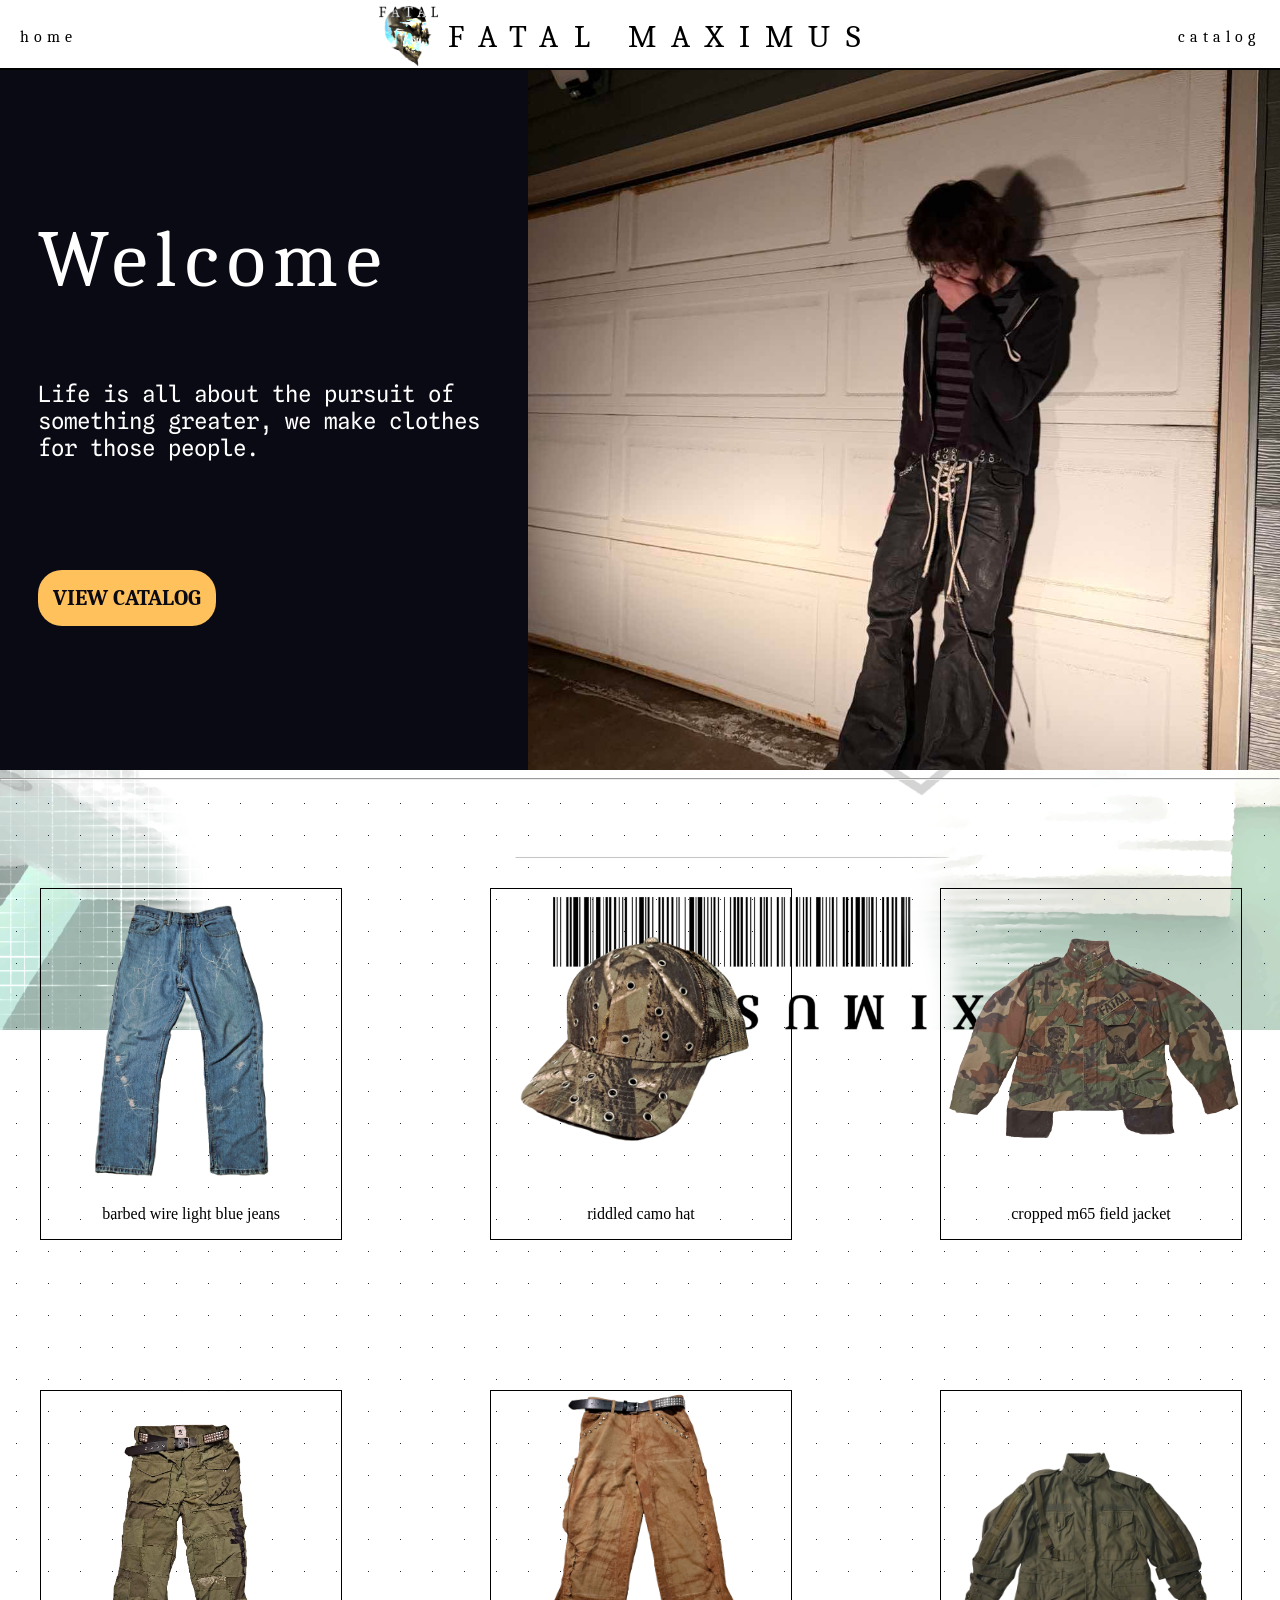
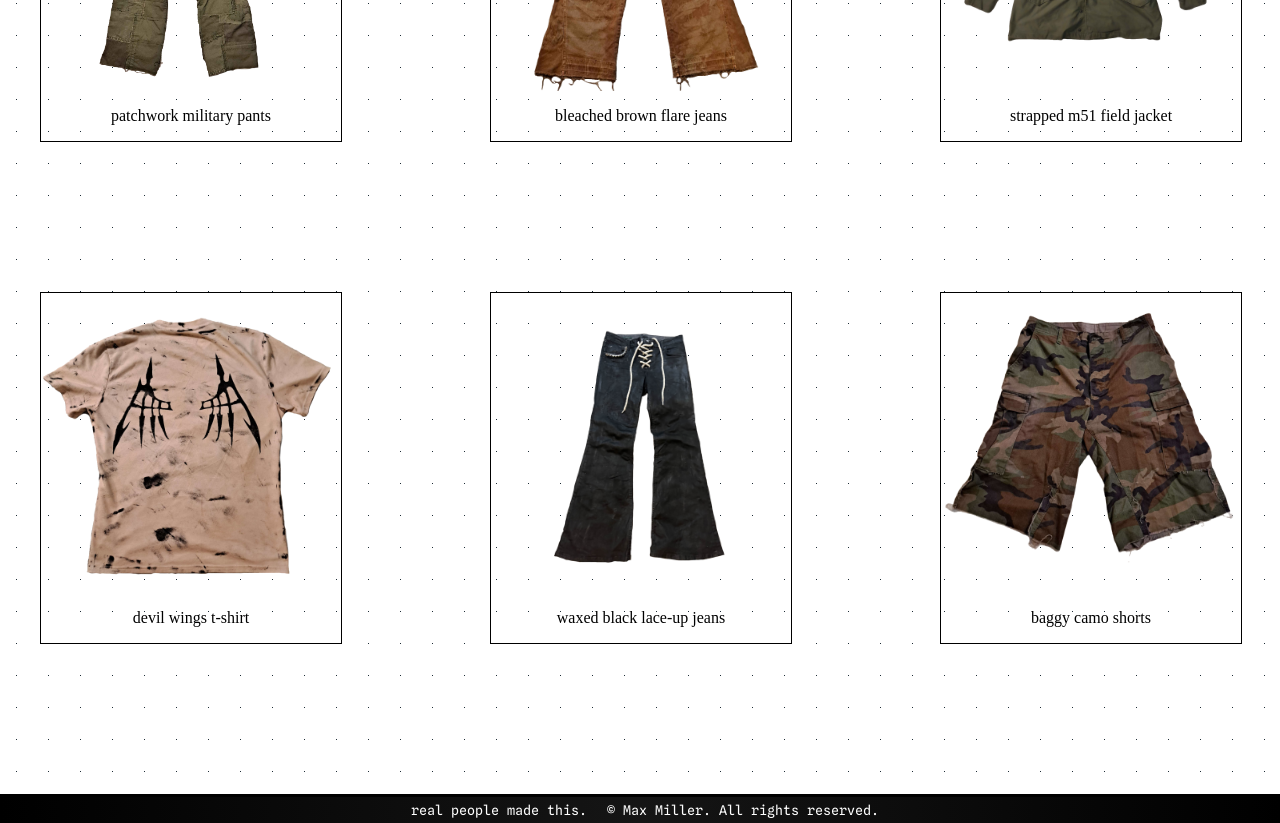
==== clothes/index.html @ caa0dbbb "Add files via upload" ====
<!DOCTYPE html>
<html lang="en">
	<head>
		<meta charset="utf-8">
		<meta name="viewport" content="width=device-width, initial-scale=1, minimum-scale=1" />
		<meta name="description" content="Catalog page of Max's clothes">
		<title>Fatal: Catalog</title>
		<link rel="stylesheet" href="../style.css">
	</head>
	<body>
		<header>
			<div class="nav">
				<a href="../home/index.html" class="floatLeft">home</a>
				<a href="#catalog" class="floatRight">catalog</a>
				<div id="title">
					<img src="../images/fatal.png" alt="logo" height="294px" width="297px" class="logo">
					<h1>FATAL MAXIMUS</h1>
				</div>
			</div>
		</header>
		
		<main>
			<div id="banner">
				<h1>Welcome</h1>
				<p>Life is all about the pursuit of something greater, we make clothes for those people.</p>
				<a href="#catalog"><button>VIEW CATALOG</button></a>
				<img id="heroImg" src="../images/friend.jpg">
			</div>
			<div id="catalog">
				<hr/>
			</div>
			<div id="products">
				<section class="product">
					<img src="../images/barbedpants.png" onclick="ShakeEffect(this)" width="300px" height="300px" />
					<p>barbed wire light blue jeans</p>
				</section>
				<section class="product">
					<img src="../images/camohat.png" onclick="ShakeEffect(this)" width="300px" height="300px" />
					<p>riddled camo hat</p>
				</section>
				<section class="product">
					<img src="../images/m65.png" onclick="ShakeEffect(this)" width="300px" height="300px" />
					<p>cropped m65 field jacket</p>
				</section>
				<section class="product">
					<img src="../images/patched.png" onclick="ShakeEffect(this)" width="300px" height="300px" />
					<p>patchwork military pants</p>
				</section>
				<section class="product">
					<img src="../images/tiger.png" onclick="ShakeEffect(this)" width="300px" height="300px" />
					<p>bleached brown flare jeans</p>
				</section>
				<section class="product">
					<img src="../images/jacket.png" onclick="ShakeEffect(this)" width="300px" height="300px" />
					<p>strapped m51 field jacket</p>
				</section>
				<section class="product">
					<img src="../images/wingedback.png" onclick="ShakeEffect(this)" width="300px" height="300px" />
					<p>devil wings t-shirt</p>
				</section>
				<section class="product">
					<img src="../images/frontwax.png" onclick="ShakeEffect(this)" width="300px" height="300px" />
					<p>waxed black lace-up jeans</p>
				</section>
				<section class="product">
					<img src="../images/shorts.png" onclick="ShakeEffect(this)" width="300px" height="300px" />
					<p>baggy camo shorts</p>
				</section>
			</div>
		</main>
		
		<footer>
			<ul>
				<li><small>real people made this.</small></li>
				<li><small>&copy; Max Miller. All rights reserved.</small></li>
			</ul>
		</footer>
	</body>
</html>
---- style.css ----
@import url('https://fonts.googleapis.com/css2?family=Caladea:ital,wght@0,400;0,700;1,400;1,700&family=Chivo+Mono:ital,wght@0,100..900;1,100..900&family=Spline+Sans+Mono:ital,wght@0,300..700;1,300..700&display=swap');

body{
	font-family: "Spline Sans Mono", monospace;
	margin: 0;
}

h1,h2,h3{
	font-weight: normal;
	color: rgb(245,123,32);
	color: black;
	font-family:  "Caladea", serif;
	letter-spacing: 8px;
	text-align: center;
}


a{
	transition: color 0.25s;
}

a:link{
	color: rgb(245,123,32);
}
a:visited{
	color: rgb(245,123,32);
}
a:hover{
	color: rgb(255,140,50);
}
a:active{
	color: rgb(220,105,15);
}

header{
	font-family: "Caladea", serif;
	text-align: center;
	color: rgb(245,123,32);
	background-color: white;
	position: fixed;
	top: 0;
	width: 100%;
	z-index: 3;
	border-bottom: 2px solid black;
}

header h1{
	font-size: 2em;
	letter-spacing: 1.2vw;
	color: black;
	text-align: center;
	margin: auto 0;
}

header a{
	text-decoration: none;
}

header a:link{
	color: black;
}

header a:visited{
	color: black;
}

header a:hover{
	color: rgb(245,123,32);
	text-decoration: none;
}

header a:active{
	color: rgb(220,105,15);
}

.nav a{
	margin: 22px 20px;
	letter-spacing: 5px;

}

.floatLeft{
	float: left;
}

.floatRight{
	float: right;
}

.center{
	text-align: center;
}

.size2 {
	font-size: 2em;
}

.logo {
	max-height: 60px;
	width: auto;
	margin: auto 0;
}

#contact-pane{
	width: 90%;
	height: 80%;
	position: fixed;
	margin: 0 5%;
	overflow-y: auto !important;
	z-index: 5;
	background-color: rgb(20, 20, 40);
	color: white;
	border: 2px solid black;
	bottom: -100%;
	display: none;
}

#contact-pane button{
	background-color: rgb(20, 20, 40);
	border: 2px solid white;
	color: white;
}

#contact-pane button:hover{
	cursor: pointer;
	background-color: white;
	color: black;	
}

#emailForm{
	font-family: "Spline Sans Mono", monospace;
	font-weight: bold;
	font-size: 1.5em;
	display: flex;
	flex-direction: column;
}

#emailForm p{
	margin: 0 5%;
}

#emailForm input{
	font-family: "Spline Sans Mono", monospace;
	width: 90%;
	margin: 10px auto;
	padding: 10px;
	font-size: 1.5rem;
}

#emailForm textarea{
	font-family: "Spline Sans Mono", monospace;
	width: 90%;
	height: 250px;
	margin: 10px auto;
	padding: 10px;
	font-size: 1.5rem;
	resize: vertical;
}

#emailForm button{
	margin: 10px auto;
	padding: 10px;
	font-size: 1.5rem;
	align-self: left;
}

#title{
	display: flex;
	flex-direction: row;
	justify-content: center;
	gap: 10px;
	margin-top: 6px;
}

div.background {
	width:100%;
	
	background-size: contain;
	opacity: 100%;
	z-index: -2;
}

main{
	position: relative;
	margin: 70px auto 0;
	color: black;
	background-image: url("images/background.png");
	background-repeat: no-repeat;
	background-position: top;
	background-size: 100%;
	min-height: 90vh;
}

button {
	font-family: "Spline Sans Mono", monospace;
	font-weight: bold;
	font-size: 2em;
	padding: 10px 15px;
	border: 2px solid black;
	background-color: white;
	transition: all 0.35s;
}

button:hover {
	cursor: pointer;
	background-color: black;
	color: white;
}

#banner {
	height: 700px;
	width: 100%;
	display: flex;
	justify-content: center;
	align-items: center;
	background-color: rgb(10, 10, 20);
}

#banner h1{
	position: absolute;
	top: 90px;
	left: 3%;
	z-index: 1;
	color: white;
	font-size: 5em;
}

#banner button{
	font-family: "Caladea", serif;
	position: absolute;
	top: 500px;
	left: 3%;
	z-index: 1;
	color: rgb(10, 10, 20);
	background-color: rgb(255,193,92);
	font-size: 1.4em;
	padding: 15px;
	border: none;
	border-radius: 24px; 
	transition: all 0.25s;
}

#banner button:hover{
	color: white;
	background-color: rgb(255,223,122);
}

#banner button:active{
	color: rgb(10, 10, 20);
	background-color: rgb(225,163,62);
}

#banner p{
	width: 60%;
	color: white;
	font-size: 1.4em;
	padding: 3%;
}

#heroImg {
  height: 100%;
  width: 100%;
  object-fit: cover;
  
}


#featured{
	height: 400px;
	width: 100%;
	display: flex;
	flex-direction:column;
	justify-content: center;

	background-color: rgb(20, 20, 40);
	color: white;
}

.scroll-container{
	color: #0a84df;
	background-image: linear-gradient(180deg, rgba(50, 50, 140, 1), rgba(20, 20, 40, 1));
	overflow: hidden; /* Hide the scrollbar and extra content */
	width: 100%;
	white-space: nowrap; /* Prevent items from wrapping to the next line */
}

.scroll-content{
	display: flex;
	width: max-content; /* Ensure the div expands to fit all items */
	animation: scroll-left 20s linear infinite;
}

.scroll-content p{
	text-align:center;
	flex: 0 0 auto;
	width: 200px; /* Adjust based on your needs */
	padding: 18px;
	font-weight: bold;
}

@keyframes scroll-left {
  0% { transform: translateX(0); }
  100% { transform: translateX(-50%); } /* Shift by half to reset at the duplicate */
}



#projects{
	background-image: url("images/productBack.png");
	display: grid;
	gap: 150px;
	grid-template-columns: repeat(auto-fill, 300px);
	text-align: left;
	place-content: center;
}

.project-container{
	border: 2px solid black; 
	height:300px; 
	width: 300px; 
	background-color: white;
}

.project-container p{
	margin-top: 2px;
	margin-left: 2px;
	margin-right: 2px;
}

.project {
	transition: transform 0.5s;
}

.project:hover {
	transform: scale(1.5);
	z-index: 1;
}

.fproject {
	transition: transform 0.5s;
}

.fproject:hover {
	transform: translateY(-15px);
	z-index: 1;
}

#featured h1{
	color: white;
}


#products {
	background-image: url("images/productBack.png");
	padding-top: 100px;
	display: grid;
	column-gap: 150px;
	grid-template-columns: repeat(auto-fill, 300px);
	text-align: left;
	place-content: center;
}

section.product {
	margin-bottom: 150px;
	border: black 1px solid;
	font-family: 'Merriweather';
	position: relative;
	display:inline-grid;
	width: 100%;
	height: 350px;
	text-align: center;
}

section.product img{
	transition: transform 0.3s ease-in-out;
}

section.product img:hover {
	transform: scale(1.5);
}


footer{
	position: relative;
	width: 100%;
	bottom: 0px;
	border-top: black 3px solid;
	text-align: center;
	background-color: #151515;
	background: linear-gradient(90deg, black 0%, #151515 50%, black 100%);
	color: rgb(245,123,32);
}

footer ul{
	list-style-type: none;
	padding: 0;
	margin: auto
}
footer li{
	display: inline-block;
}

footer small{
	color: white;
	text-align: center;
	display: block;
	padding: 5px;
	width: 100%;
}




/* Adjustments for Tablets */
@media only screen and (max-width: 1024px)
{
	h1{
		font-size: 1.8em;
	}
	
	header h1{
		font-size: 1.8em;
	}
	
}

/* Adjustments for Phones */
@media only screen and (max-width: 768px)
{
	h1{
		font-size: 1.5em;
	}
	header h1{
		display: none;
	}
	.nav{
		font-size: 14px;
	}
	.logo {
		margin: 0 5px 0 0;
	}
}
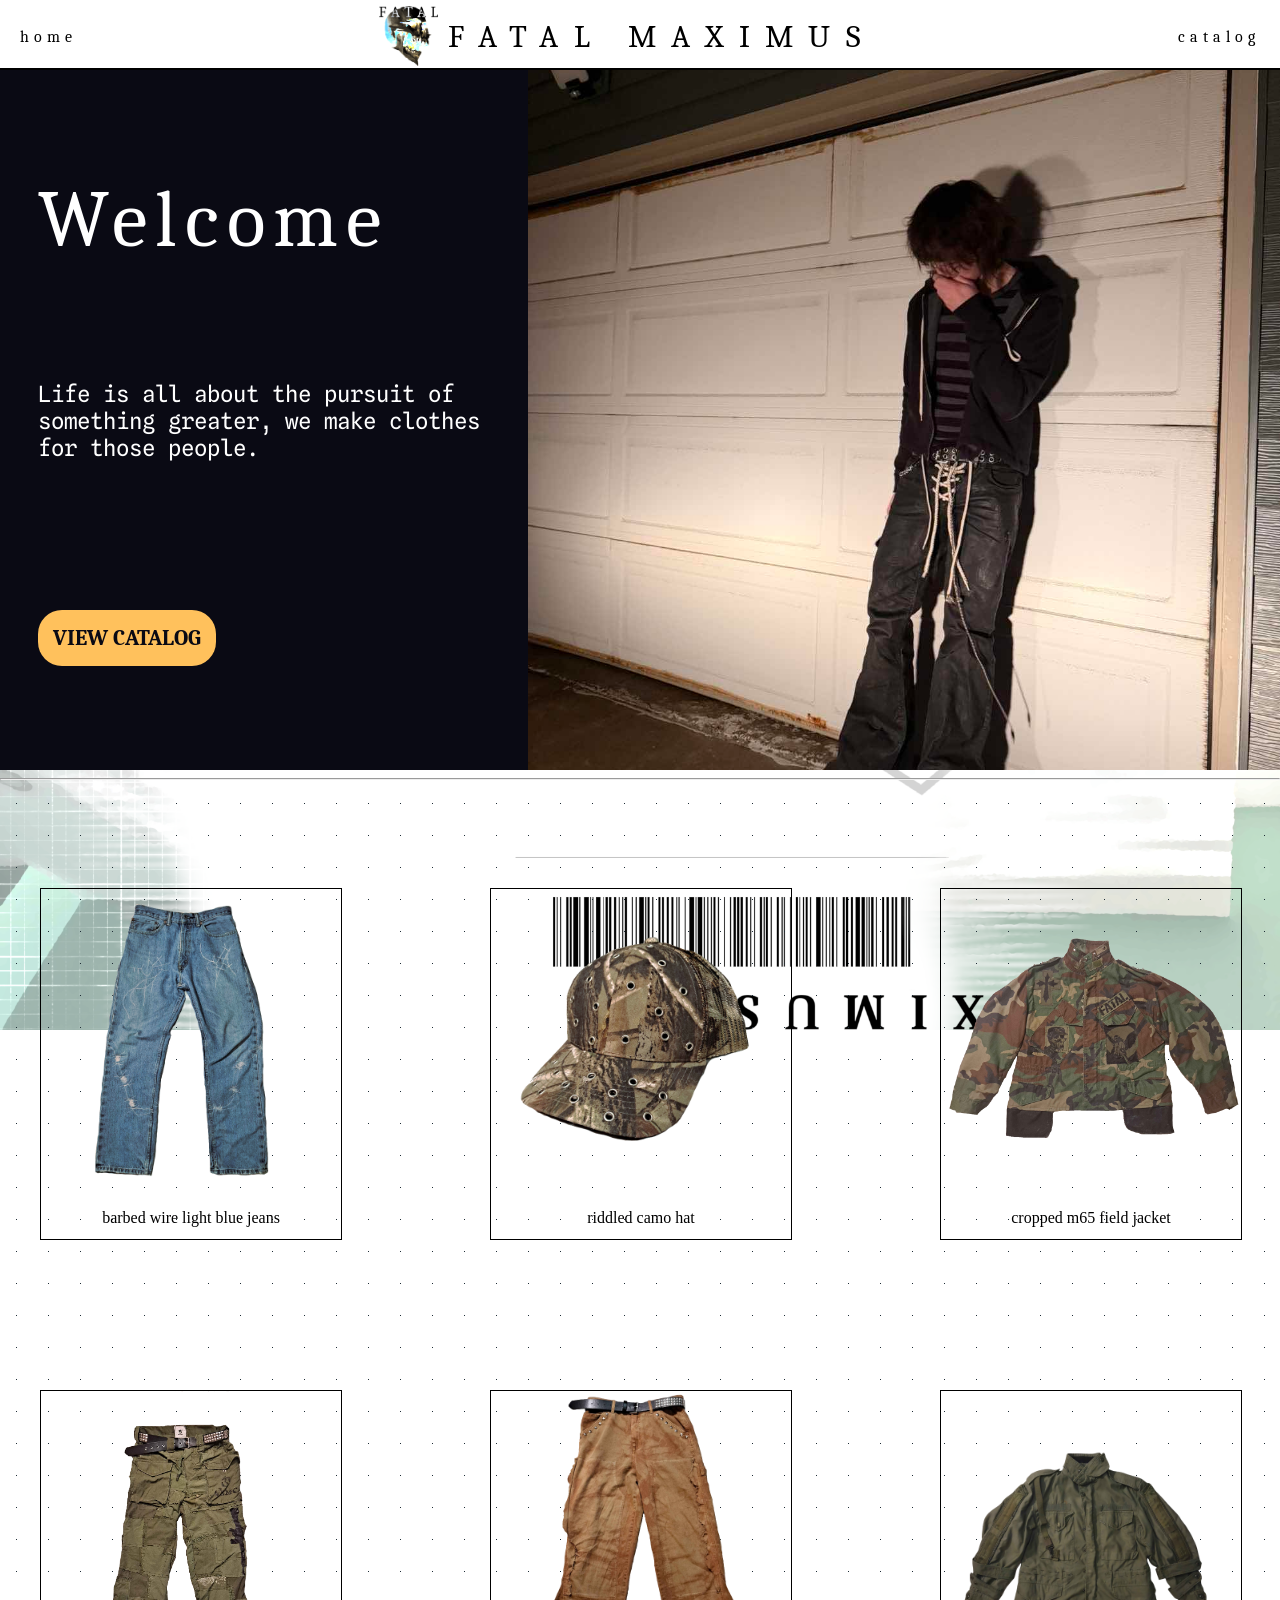
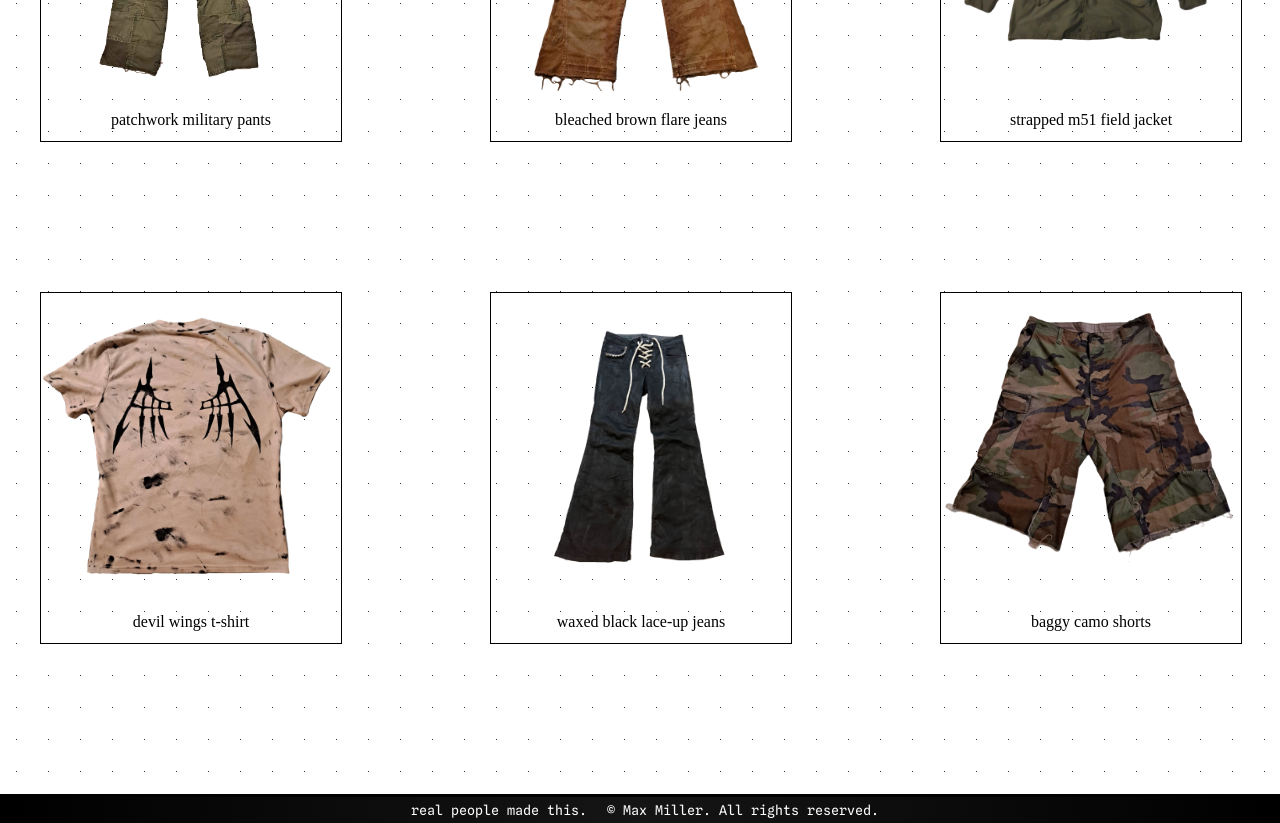
==== commit 90640f48: "Add files via upload" ====
--- a/clothes/index.html
+++ b/clothes/index.html
@@ -10,7 +10,7 @@
 	<body>
 		<header>
 			<div class="nav">
-				<a href="../home/index.html" class="floatLeft">home</a>
+				<a href="../home/" class="floatLeft">home</a>
 				<a href="#catalog" class="floatRight">catalog</a>
 				<div id="title">
 					<img src="../images/fatal.png" alt="logo" height="294px" width="297px" class="logo">
@@ -31,39 +31,39 @@
 			</div>
 			<div id="products">
 				<section class="product">
-					<img src="../images/barbedpants.png" onclick="ShakeEffect(this)" width="300px" height="300px" />
+					<a href="https://www.depop.com/fatalmaximus/" target="_blank"><img src="../images/barbedpants.png" width="300px" height="300px" /></a>
 					<p>barbed wire light blue jeans</p>
 				</section>
 				<section class="product">
-					<img src="../images/camohat.png" onclick="ShakeEffect(this)" width="300px" height="300px" />
+					<a href="https://www.depop.com/fatalmaximus/" target="_blank"><img src="../images/camohat.png" width="300px" height="300px" /></a>
 					<p>riddled camo hat</p>
 				</section>
 				<section class="product">
-					<img src="../images/m65.png" onclick="ShakeEffect(this)" width="300px" height="300px" />
+					<a href="https://www.depop.com/fatalmaximus/" target="_blank"><img src="../images/m65.png" width="300px" height="300px" /></a>
 					<p>cropped m65 field jacket</p>
 				</section>
 				<section class="product">
-					<img src="../images/patched.png" onclick="ShakeEffect(this)" width="300px" height="300px" />
+					<a href="https://www.depop.com/fatalmaximus/" target="_blank"><img src="../images/patched.png" width="300px" height="300px" /></a>
 					<p>patchwork military pants</p>
 				</section>
 				<section class="product">
-					<img src="../images/tiger.png" onclick="ShakeEffect(this)" width="300px" height="300px" />
+					<a href="https://www.depop.com/fatalmaximus/" target="_blank"><img src="../images/tiger.png" width="300px" height="300px" /></a>
 					<p>bleached brown flare jeans</p>
 				</section>
 				<section class="product">
-					<img src="../images/jacket.png" onclick="ShakeEffect(this)" width="300px" height="300px" />
+					<a href="https://www.depop.com/fatalmaximus/" target="_blank"><img src="../images/jacket.png" width="300px" height="300px" /></a>
 					<p>strapped m51 field jacket</p>
 				</section>
 				<section class="product">
-					<img src="../images/wingedback.png" onclick="ShakeEffect(this)" width="300px" height="300px" />
+					<a href="https://www.depop.com/fatalmaximus/" target="_blank"><img src="../images/wingedback.png" width="300px" height="300px" /></a>
 					<p>devil wings t-shirt</p>
 				</section>
 				<section class="product">
-					<img src="../images/frontwax.png" onclick="ShakeEffect(this)" width="300px" height="300px" />
+					<a href="https://www.depop.com/fatalmaximus/" target="_blank"><img src="../images/frontwax.png" width="300px" height="300px" /></a>
 					<p>waxed black lace-up jeans</p>
 				</section>
 				<section class="product">
-					<img src="../images/shorts.png" onclick="ShakeEffect(this)" width="300px" height="300px" />
+					<a href="https://www.depop.com/fatalmaximus/" target="_blank"><img src="../images/shorts.png" width="300px" height="300px" /></a>
 					<p>baggy camo shorts</p>
 				</section>
 			</div>
@@ -76,4 +76,5 @@
 			</ul>
 		</footer>
 	</body>
+	
 </html>
--- a/style.css
+++ b/style.css
@@ -121,10 +121,22 @@
 	color: white;
 }
 
+#exitButton{
+	transform: scale(1.0);
+	top: 20px;
+	right: 20px;
+	position: absolute; 
+	padding: 10px 20px;
+}
+
 #contact-pane button:hover{
 	cursor: pointer;
 	background-color: white;
 	color: black;	
+}
+
+#contact-pane h1{
+	font-size: 3em;
 }
 
 #emailForm{
@@ -218,7 +230,7 @@
 
 #banner h1{
 	position: absolute;
-	top: 90px;
+	top: 50px;
 	left: 3%;
 	z-index: 1;
 	color: white;
@@ -228,7 +240,7 @@
 #banner button{
 	font-family: "Caladea", serif;
 	position: absolute;
-	top: 500px;
+	top: 540px;
 	left: 3%;
 	z-index: 1;
 	color: rgb(10, 10, 20);
@@ -271,9 +283,13 @@
 	display: flex;
 	flex-direction:column;
 	justify-content: center;
-
+	overflow: hidden;
+	
 	background-color: rgb(20, 20, 40);
 	color: white;
+}
+#featured h1{
+	min-width: 0;
 }
 
 .scroll-container{
@@ -282,6 +298,10 @@
 	overflow: hidden; /* Hide the scrollbar and extra content */
 	width: 100%;
 	white-space: nowrap; /* Prevent items from wrapping to the next line */
+}
+
+.scroll-container h1{
+	white-space: normal;
 }
 
 .scroll-content{
@@ -427,6 +447,16 @@
 /* Adjustments for Phones */
 @media only screen and (max-width: 768px)
 {
+	#exitButton{
+		transform: scale(0.7);
+		top: 10px;
+		right: 10px;
+	}
+	
+	#contact-pane h1{
+		font-size: 2em;
+	}
+	
 	h1{
 		font-size: 1.5em;
 	}
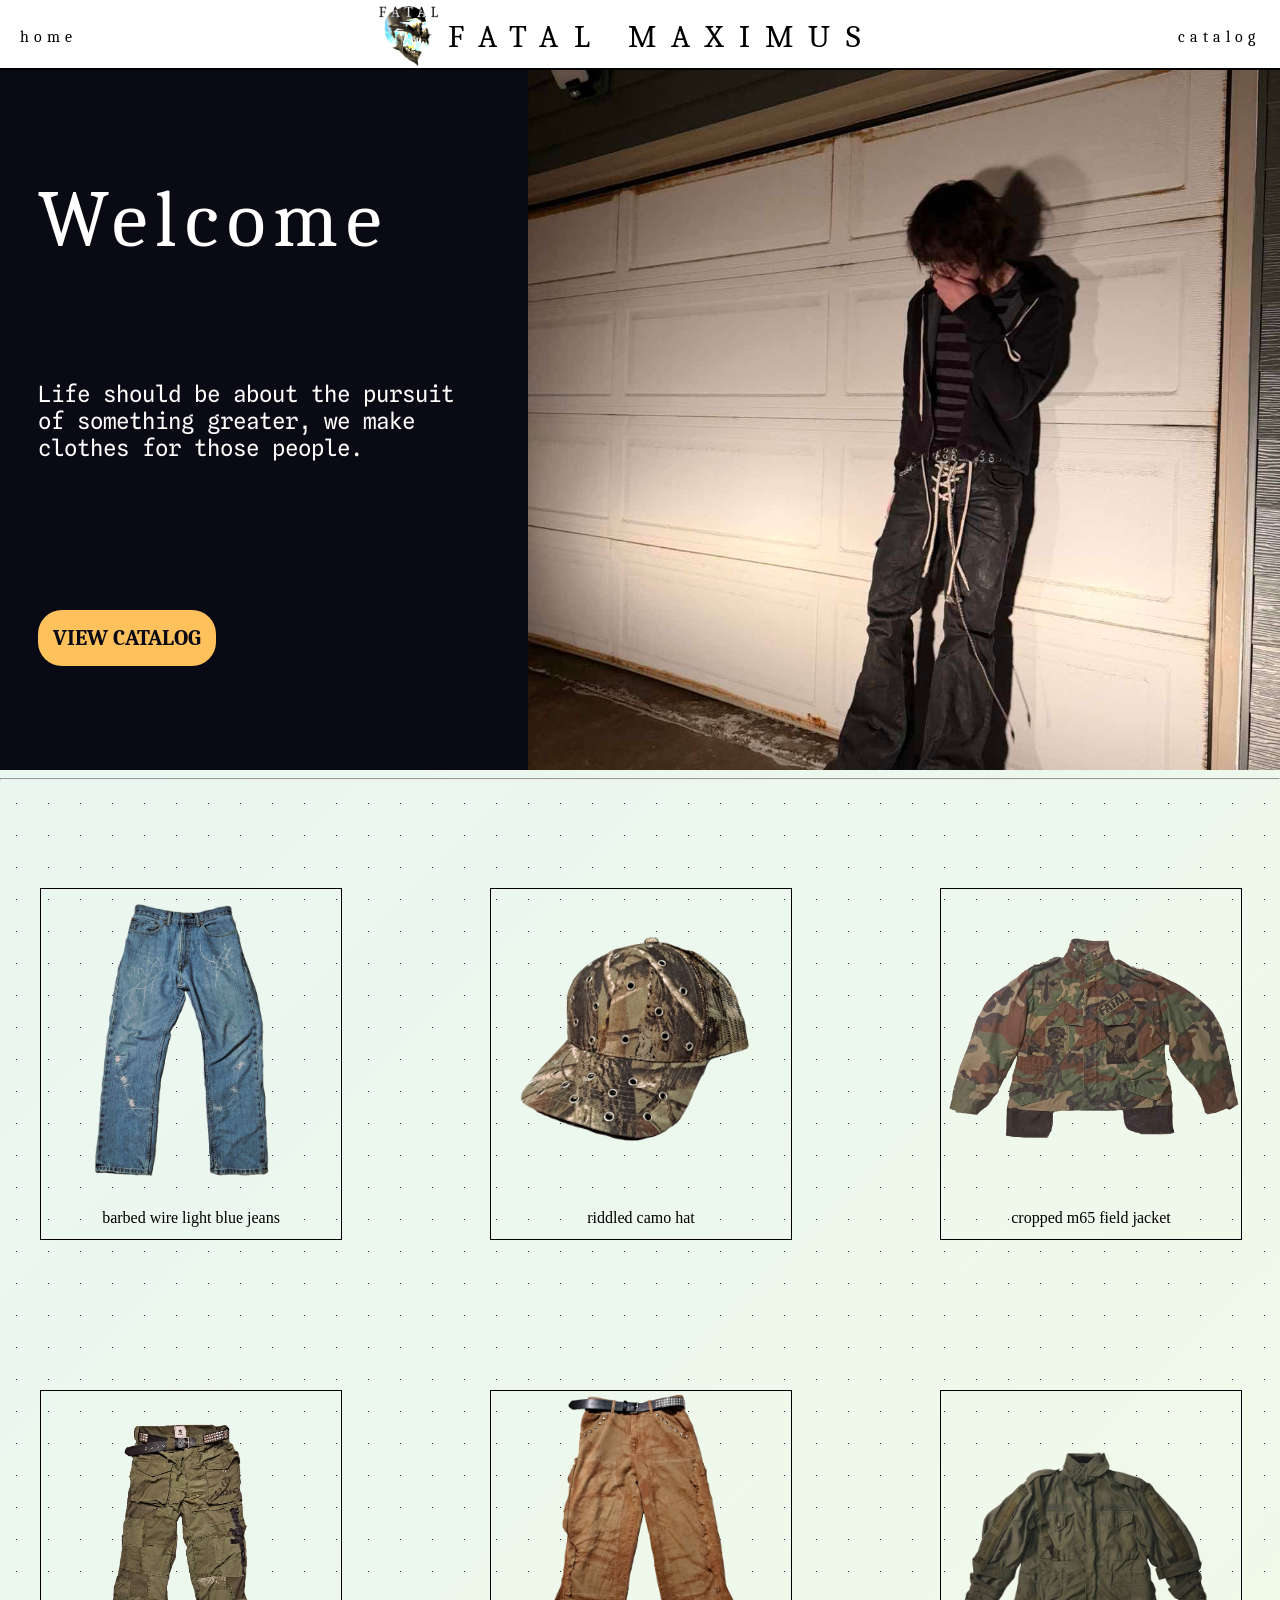
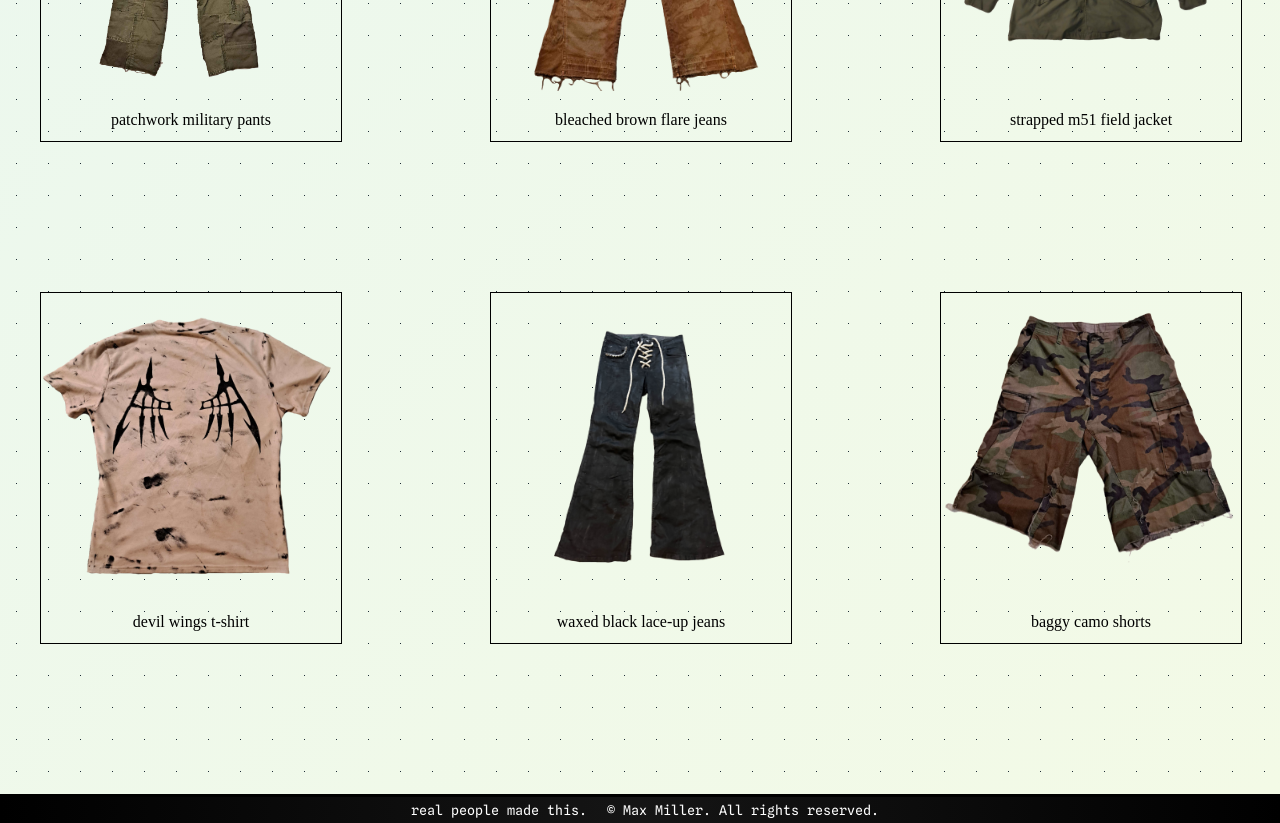
==== commit 0292aad9: "Add files via upload" ====
--- a/clothes/index.html
+++ b/clothes/index.html
@@ -22,7 +22,7 @@
 		<main>
 			<div id="banner">
 				<h1>Welcome</h1>
-				<p>Life is all about the pursuit of something greater, we make clothes for those people.</p>
+				<p>Life should be about the pursuit of something greater, we make clothes for those people.</p>
 				<a href="#catalog"><button>VIEW CATALOG</button></a>
 				<img id="heroImg" src="../images/friend.jpg">
 			</div>
@@ -31,39 +31,39 @@
 			</div>
 			<div id="products">
 				<section class="product">
-					<a href="https://www.depop.com/fatalmaximus/" target="_blank"><img src="../images/barbedpants.png" width="300px" height="300px" /></a>
+					<a href="https://www.instagram.com/fatal.maximus/" target="_blank"><img src="../images/barbedpants.png" width="300px" height="300px" /></a>
 					<p>barbed wire light blue jeans</p>
 				</section>
 				<section class="product">
-					<a href="https://www.depop.com/fatalmaximus/" target="_blank"><img src="../images/camohat.png" width="300px" height="300px" /></a>
+					<a href="https://www.instagram.com/fatal.maximus/" target="_blank"><img src="../images/camohat.png" width="300px" height="300px" /></a>
 					<p>riddled camo hat</p>
 				</section>
 				<section class="product">
-					<a href="https://www.depop.com/fatalmaximus/" target="_blank"><img src="../images/m65.png" width="300px" height="300px" /></a>
+					<a href="https://www.instagram.com/fatal.maximus/" target="_blank"><img src="../images/m65.png" width="300px" height="300px" /></a>
 					<p>cropped m65 field jacket</p>
 				</section>
 				<section class="product">
-					<a href="https://www.depop.com/fatalmaximus/" target="_blank"><img src="../images/patched.png" width="300px" height="300px" /></a>
+					<a href="https://www.instagram.com/fatal.maximus/" target="_blank"><img src="../images/patched.png" width="300px" height="300px" /></a>
 					<p>patchwork military pants</p>
 				</section>
 				<section class="product">
-					<a href="https://www.depop.com/fatalmaximus/" target="_blank"><img src="../images/tiger.png" width="300px" height="300px" /></a>
+					<a href="https://www.instagram.com/fatal.maximus/" target="_blank"><img src="../images/tiger.png" width="300px" height="300px" /></a>
 					<p>bleached brown flare jeans</p>
 				</section>
 				<section class="product">
-					<a href="https://www.depop.com/fatalmaximus/" target="_blank"><img src="../images/jacket.png" width="300px" height="300px" /></a>
+					<a href="https://www.instagram.com/fatal.maximus/" target="_blank"><img src="../images/jacket.png" width="300px" height="300px" /></a>
 					<p>strapped m51 field jacket</p>
 				</section>
 				<section class="product">
-					<a href="https://www.depop.com/fatalmaximus/" target="_blank"><img src="../images/wingedback.png" width="300px" height="300px" /></a>
+					<a href="https://www.instagram.com/fatal.maximus/" target="_blank"><img src="../images/wingedback.png" width="300px" height="300px" /></a>
 					<p>devil wings t-shirt</p>
 				</section>
 				<section class="product">
-					<a href="https://www.depop.com/fatalmaximus/" target="_blank"><img src="../images/frontwax.png" width="300px" height="300px" /></a>
+					<a href="https://www.instagram.com/fatal.maximus/" target="_blank"><img src="../images/frontwax.png" width="300px" height="300px" /></a>
 					<p>waxed black lace-up jeans</p>
 				</section>
 				<section class="product">
-					<a href="https://www.depop.com/fatalmaximus/" target="_blank"><img src="../images/shorts.png" width="300px" height="300px" /></a>
+					<a href="https://www.instagram.com/fatal.maximus/" target="_blank"><img src="../images/shorts.png" width="300px" height="300px" /></a>
 					<p>baggy camo shorts</p>
 				</section>
 			</div>
--- a/style.css
+++ b/style.css
@@ -101,79 +101,17 @@
 	margin: auto 0;
 }
 
-#contact-pane{
-	width: 90%;
-	height: 80%;
-	position: fixed;
-	margin: 0 5%;
-	overflow-y: auto !important;
-	z-index: 5;
-	background-color: rgb(20, 20, 40);
-	color: white;
-	border: 2px solid black;
-	bottom: -100%;
-	display: none;
-}
-
-#contact-pane button{
-	background-color: rgb(20, 20, 40);
-	border: 2px solid white;
-	color: white;
-}
-
-#exitButton{
-	transform: scale(1.0);
-	top: 20px;
-	right: 20px;
-	position: absolute; 
-	padding: 10px 20px;
-}
-
-#contact-pane button:hover{
-	cursor: pointer;
-	background-color: white;
-	color: black;	
-}
-
-#contact-pane h1{
-	font-size: 3em;
-}
-
-#emailForm{
-	font-family: "Spline Sans Mono", monospace;
-	font-weight: bold;
-	font-size: 1.5em;
-	display: flex;
-	flex-direction: column;
-}
-
-#emailForm p{
-	margin: 0 5%;
-}
-
-#emailForm input{
-	font-family: "Spline Sans Mono", monospace;
-	width: 90%;
-	margin: 10px auto;
-	padding: 10px;
-	font-size: 1.5rem;
-}
-
-#emailForm textarea{
-	font-family: "Spline Sans Mono", monospace;
-	width: 90%;
-	height: 250px;
-	margin: 10px auto;
-	padding: 10px;
-	font-size: 1.5rem;
-	resize: vertical;
-}
-
-#emailForm button{
-	margin: 10px auto;
-	padding: 10px;
-	font-size: 1.5rem;
-	align-self: left;
+
+#emailText{
+	color: rgb(245,123,32);
+	transition: color 0.25s;
+	text-decoration: underline;
+}
+#emailText:hover{
+	color: rgb(255,140,50);
+}
+#emailText:active{
+	color: rgb(220,105,15);
 }
 
 #title{
@@ -196,10 +134,8 @@
 	position: relative;
 	margin: 70px auto 0;
 	color: black;
-	background-image: url("images/background.png");
-	background-repeat: no-repeat;
-	background-position: top;
-	background-size: 100%;
+	background: #E7F6F3;
+	background: linear-gradient(135deg,rgba(231, 246, 243, 1) 0%, rgba(243, 250, 230, 1) 100%);
 	min-height: 90vh;
 }
 
@@ -285,7 +221,7 @@
 	justify-content: center;
 	overflow: hidden;
 	
-	background-color: rgb(20, 20, 40);
+	background-color: rgba(52, 52, 105, 1);
 	color: white;
 }
 #featured h1{
@@ -293,8 +229,8 @@
 }
 
 .scroll-container{
-	color: #0a84df;
-	background-image: linear-gradient(180deg, rgba(50, 50, 140, 1), rgba(20, 20, 40, 1));
+	background: #9999FF;
+	background: linear-gradient(180deg, rgba(153, 153, 255, 1) 0%, rgba(52, 52, 105, 1) 100%);
 	overflow: hidden; /* Hide the scrollbar and extra content */
 	width: 100%;
 	white-space: nowrap; /* Prevent items from wrapping to the next line */
@@ -316,6 +252,7 @@
 	width: 200px; /* Adjust based on your needs */
 	padding: 18px;
 	font-weight: bold;
+	color: white;
 }
 
 @keyframes scroll-left {
@@ -335,10 +272,11 @@
 }
 
 .project-container{
-	border: 2px solid black; 
+	border: 2px solid #9999FF; 
 	height:300px; 
 	width: 300px; 
 	background-color: white;
+	box-shadow: 5px 5px 15px;
 }
 
 .project-container p{
@@ -349,11 +287,13 @@
 
 .project {
 	transition: transform 0.5s;
+	border-bottom: 2px solid #9999FF;
 }
 
 .project:hover {
 	transform: scale(1.5);
 	z-index: 1;
+	border: 2px solid #9999FF;
 }
 
 .fproject {
